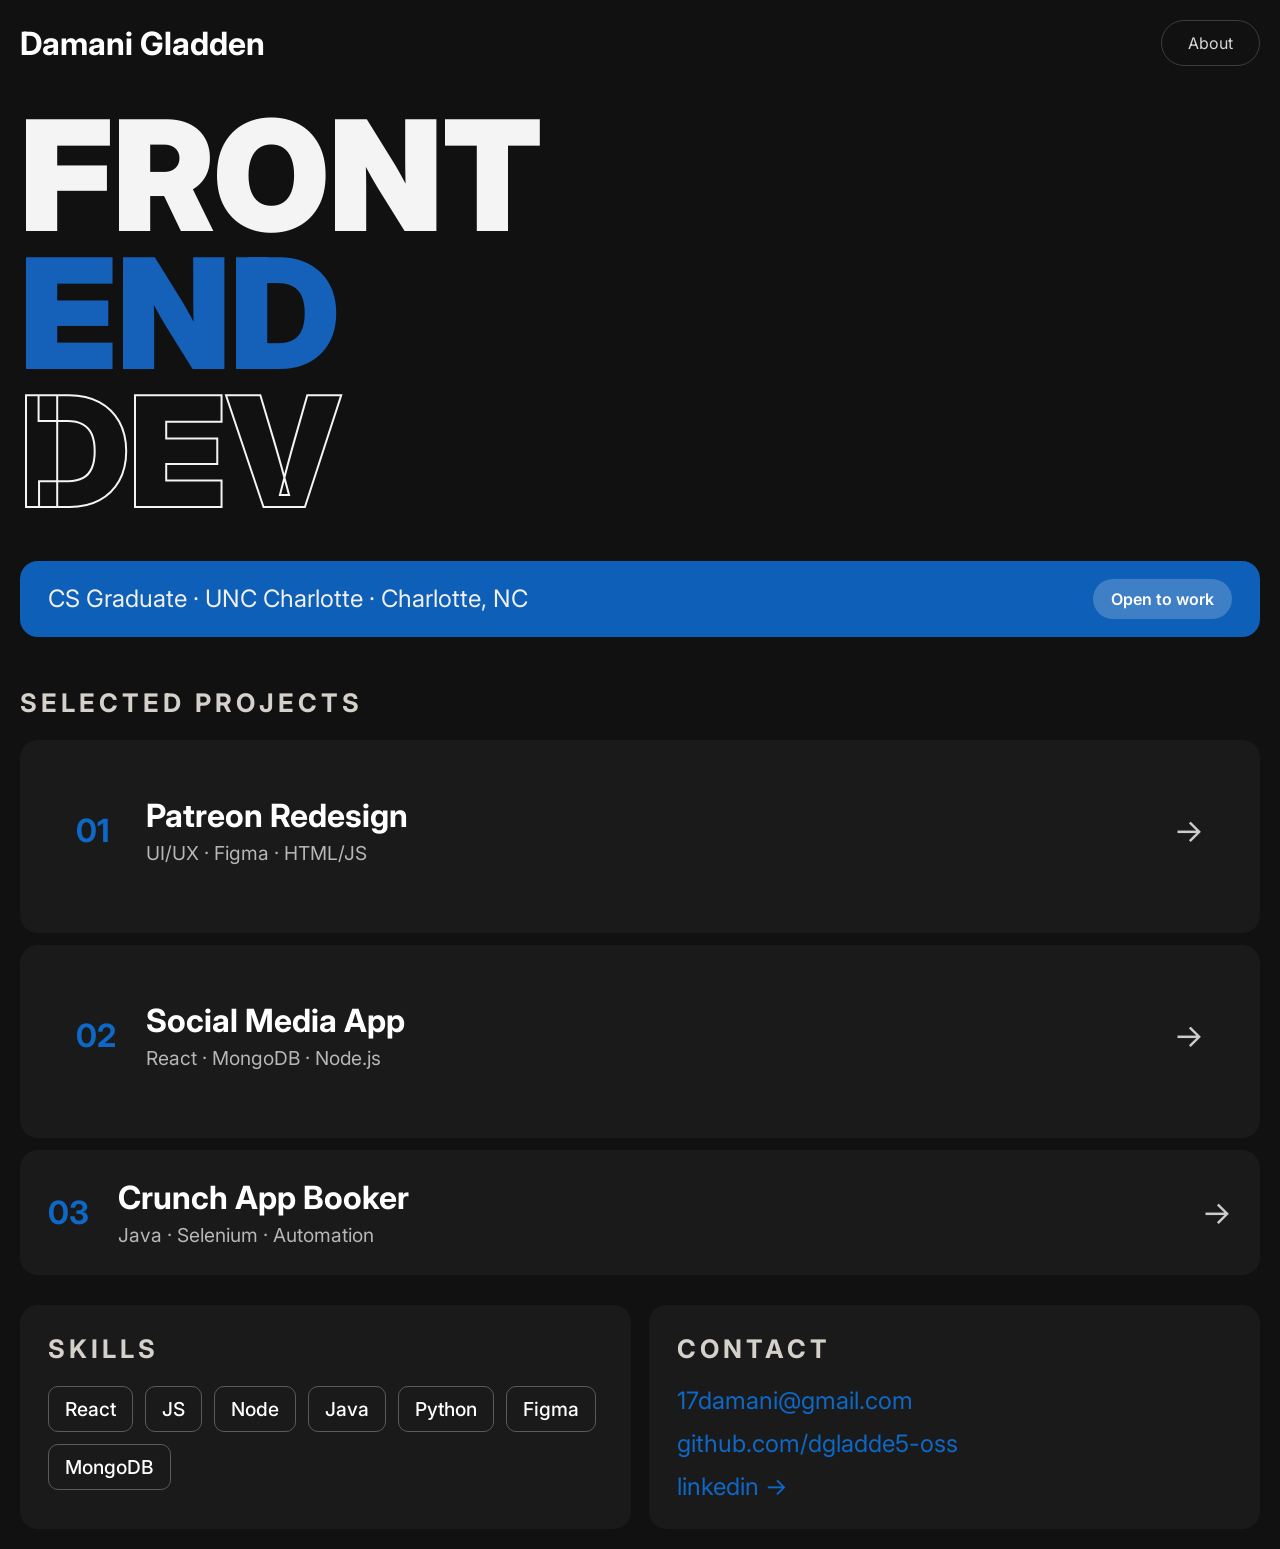
==== index.html @ 35300347 "Add files via upload" ====
<!-- index.html -->
<!DOCTYPE html>
<html lang="en">
<head>
  <meta charset="UTF-8" />
  <meta name="viewport" content="width=device-width, initial-scale=1.0" />
  <title>Damani Portfolio</title>
  <link rel="stylesheet" href="index.css" />
  <link rel="preconnect" href="https://fonts.googleapis.com">
  <link rel="preconnect" href="https://fonts.gstatic.com" crossorigin>
  <link href="https://fonts.googleapis.com/css2?family=Inter:wght@300;400;500;600;700;800;900&display=swap" rel="stylesheet">
</head>
<body>

  <div class="container">

    <!-- NAV -->
    <nav class="navbar">
      <h1 class="logo">Damani Gladden</h1>

      <div class="nav-links">
        <a style="display:none" href="#">Work</a>
        <a href="#">About</a>
        <a style="display:none" href="#" class="hire-btn">Hire Me</a>
      </div>
    </nav>

    <!-- HERO -->
    <section class="hero">

      <div class="hero-text">
        <h2 class="outline">FRONT</h2>
        <h2 class="filled">END</h2>
        <h2 class="stroke">DEV</h2>
      </div>

      <div class="status-bar">
        <div class="status-left">
          CS Graduate · UNC Charlotte · Charlotte, NC
        </div>

        <div class="status-pill">
          Open to work
        </div>
      </div>

    </section>

    <!-- PROJECTS -->
    <section class="projects">

      <h3 class="section-title">SELECTED PROJECTS</h3>
        <a href="patreonRedesign.html" class="project-card">
            <div class= "project-card">
                <div class="project-number">01</div>

                <div class="project-info">
                <h4>Patreon Redesign</h4>
                <p>UI/UX · Figma · HTML/JS</p>
                </div>

            <div class="arrow">→</div>
            </div>
        </a>

        <a href="photoApp.html" class="project-card">
            <div class="project-card">
                <div class="project-number">02</div>

                <div class="project-info">
                <h4>Social Media App</h4>
                <p>React · MongoDB · Node.js</p>
                </div>

                <div class="arrow">→</div>
            </div>
        </a>

      <div class="project-card">
        <div class="project-number">03</div>

        <div class="project-info">
          <h4>Crunch App Booker</h4>
          <p>Java · Selenium · Automation</p>
        </div>

        <div class="arrow">→</div>
      </div>

    </section>

    <!-- BOTTOM GRID -->
    <section class="bottom-grid">

      <!-- SKILLS -->
      <div class="panel">
        <h3 class="section-title">SKILLS</h3>

        <div class="skills">
          <span>React</span>
          <span>JS</span>
          <span>Node</span>
          <span>Java</span>
          <span>Python</span>
          <span>Figma</span>
          <span>MongoDB</span>
        </div>
      </div>

      <!-- CONTACT -->
      <div class="panel">
        <h3 class="section-title">CONTACT</h3>

        <div class="contact-links">
          <a href="mailto:17damani@gmail.com">17damani@gmail.com</a>
          <a href="#">github.com/dgladde5-oss</a>
          <a href="#">linkedin →</a>
        </div>
      </div>

    </section>

  </div>

</body>
</html>
---- index.css ----
/* style.css */

* {
  margin: 0;
  padding: 0;
  box-sizing: border-box;
}

body {
  background: #111111;
  color: white;
  font-family: "Inter", sans-serif;
}

.container {
  width: 100%;
  max-width: 1400px;
  margin: auto;
  padding: 20px;
}

/* NAVBAR */

.navbar {
  display: flex;
  justify-content: space-between;
  align-items: center;
  margin-bottom: 40px;
}

.logo {
  font-size: 2rem;
  font-weight: 700;
}

.nav-links {
  display: flex;
  gap: 14px;
  align-items: center;
}

.nav-links a {
  text-decoration: none;
  color: #d6d6d6;
  border: 1px solid #3d3d3d;
  padding: 12px 26px;
  border-radius: 999px;
  transition: 0.25s ease;
}

.nav-links a:hover {
  background: #1d1d1d;
}

.hire-btn {
  background: #efefef;
  color: black !important;
  border: none !important;
  font-weight: 600;
}

/* HERO */

.hero {
  margin-bottom: 50px;
}

.hero-text h2 {
  font-size: clamp(4rem, 12vw, 10rem);
  line-height: 0.9;
  font-weight: 900;
}

.outline {
  color: #f4f4f4;
}

.filled {
  color: #1560b8;
}

.stroke {
  color: transparent;
  -webkit-text-stroke: 2px #f4f4f4;
}

/* STATUS BAR */

.status-bar {
  margin-top: 40px;
  background: #0e5fb7;
  border-radius: 18px;
  padding: 18px 28px;

  display: flex;
  justify-content: space-between;
  align-items: center;

  flex-wrap: wrap;
  gap: 12px;
}

.status-left {
  font-size: 1.5rem;
  color: #f0f0f0;
}

.status-pill {
  background: rgba(255,255,255,0.2);
  padding: 10px 18px;
  border-radius: 999px;
  font-weight: 600;
}

/* SECTION TITLE */

.section-title {
  letter-spacing: 4px;
  font-size: 1.6rem;
  color: #d5d0c9;
  margin-bottom: 22px;
}

/* PROJECTS */

.projects {
  margin-bottom: 30px;
}

.project-card {
  background: #1a1a1a;
  border-radius: 18px;
  padding: 28px;
  display: flex;
  align-items: center;
  margin-bottom: 12px;
  transition: 0.25s ease;
  text-decoration: none;
  color: inherit;
  width: 100%;
  cursor: pointer;
}

.project-card:hover {
  transform: translateY(-3px);
  background: #202020;
}

.project-card:visited {
  color: inherit;
}

.project-card:focus {
  outline: 2px solid #1560b8;
  outline-offset: 4px;
}

.project-number {
  color: #0e68c6;
  font-weight: 700;
  font-size: 2rem;
  width: 70px;
}

.project-info {
  flex: 1;
}

.project-info h4 {
  font-size: 2rem;
  margin-bottom: 6px;
}

.project-info p {
  color: #b7b7b7;
  font-size: 1.2rem;
}

.arrow {
  font-size: 2rem;
  color: #cccccc;
}

/* BOTTOM GRID */

.bottom-grid {
  display: grid;
  grid-template-columns: 1fr 1fr;
  gap: 18px;
}

.panel {
  background: #1a1a1a;
  border-radius: 18px;
  padding: 28px;
}

/* SKILLS */

.skills {
  display: flex;
  flex-wrap: wrap;
  gap: 12px;
}

.skills span {
  border: 1px solid #5a5a5a;
  padding: 10px 16px;
  border-radius: 10px;
  font-size: 1.2rem;
  font-weight: 500;
}

/* CONTACT */

.contact-links {
  display: flex;
  flex-direction: column;
  gap: 14px;
}

.contact-links a {
  text-decoration: none;
  color: #0e68c6;
  font-size: 1.5rem;
}

/* RESPONSIVE */

@media (max-width: 900px) {

  .bottom-grid {
    grid-template-columns: 1fr;
  }

  .navbar {
    flex-direction: column;
    gap: 20px;
  }

  .nav-links {
    flex-wrap: wrap;
    justify-content: center;
  }

  .project-card {
    flex-direction: column;
    align-items: flex-start;
    gap: 18px;
  }

  .arrow {
    align-self: flex-end;
  }

  .status-left {
    font-size: 1rem;
  }
}
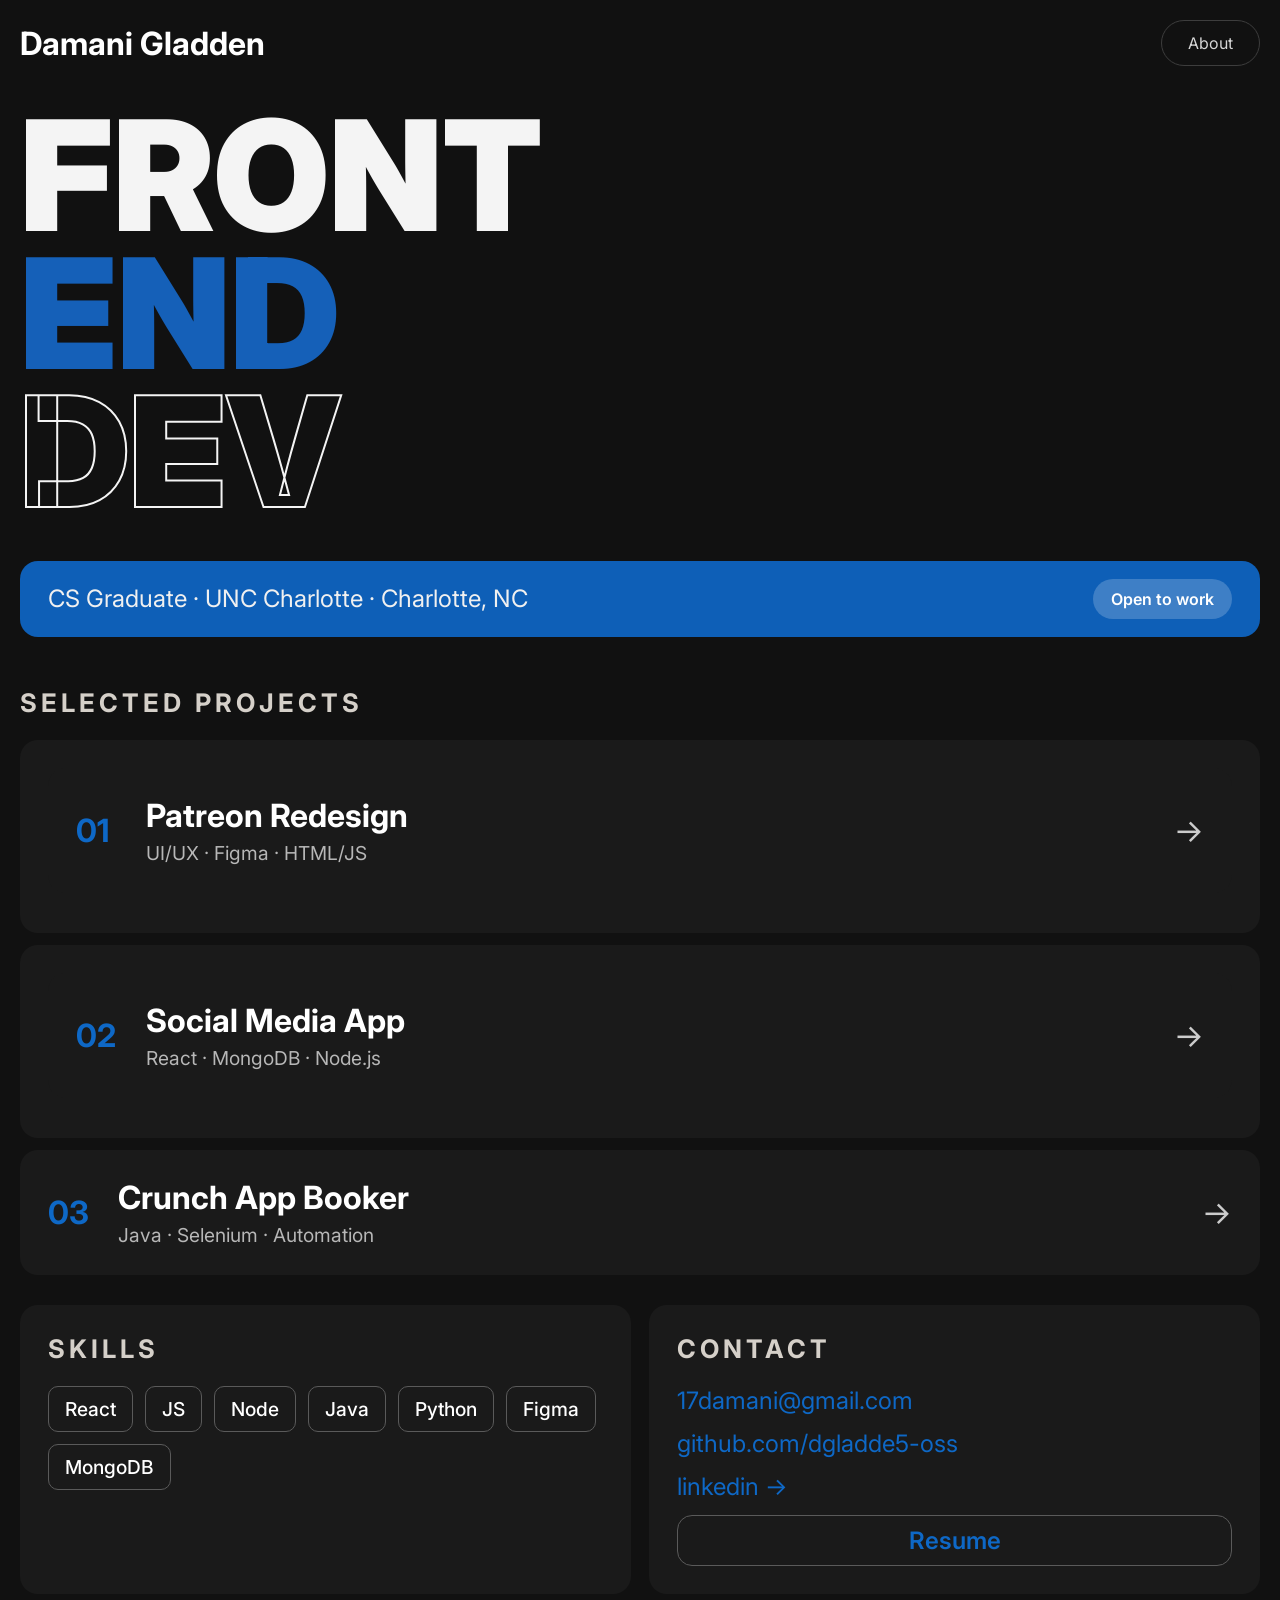
==== commit d39284e0: "Update index.html" ====
--- a/index.html
+++ b/index.html
@@ -115,6 +115,7 @@
           <a href="mailto:17damani@gmail.com">17damani@gmail.com</a>
           <a href="#">github.com/dgladde5-oss</a>
           <a href="#">linkedin →</a>
+          <a href="./Damani_Gladden_Resume.docx" download class="resume-button">Resume</a>
         </div>
       </div>
 
@@ -123,4 +124,4 @@
   </div>
 
 </body>
-</html>+</html>
--- a/index.css
+++ b/index.css
@@ -225,6 +225,27 @@
   font-size: 1.5rem;
 }
 
+.resume-button {
+  display: inline-flex;
+  align-items: center;
+  justify-content: center;
+  padding: 10px 16px;
+  border: 1px solid #5a5a5a;
+  border-radius: 15px;
+  font-size: 1.5rem;
+  font-weight: 600;
+  background-color: #1a1a1a;
+  color: #ffffff;
+  text-decoration: none;
+  transition: 0.25s ease;
+}
+
+.resume-button:hover {
+  cursor: pointer;
+  background-color: #202020;
+  transform: translateY(-2px);
+}
+
 /* RESPONSIVE */
 
 @media (max-width: 900px) {
@@ -256,4 +277,4 @@
   .status-left {
     font-size: 1rem;
   }
-}+}
